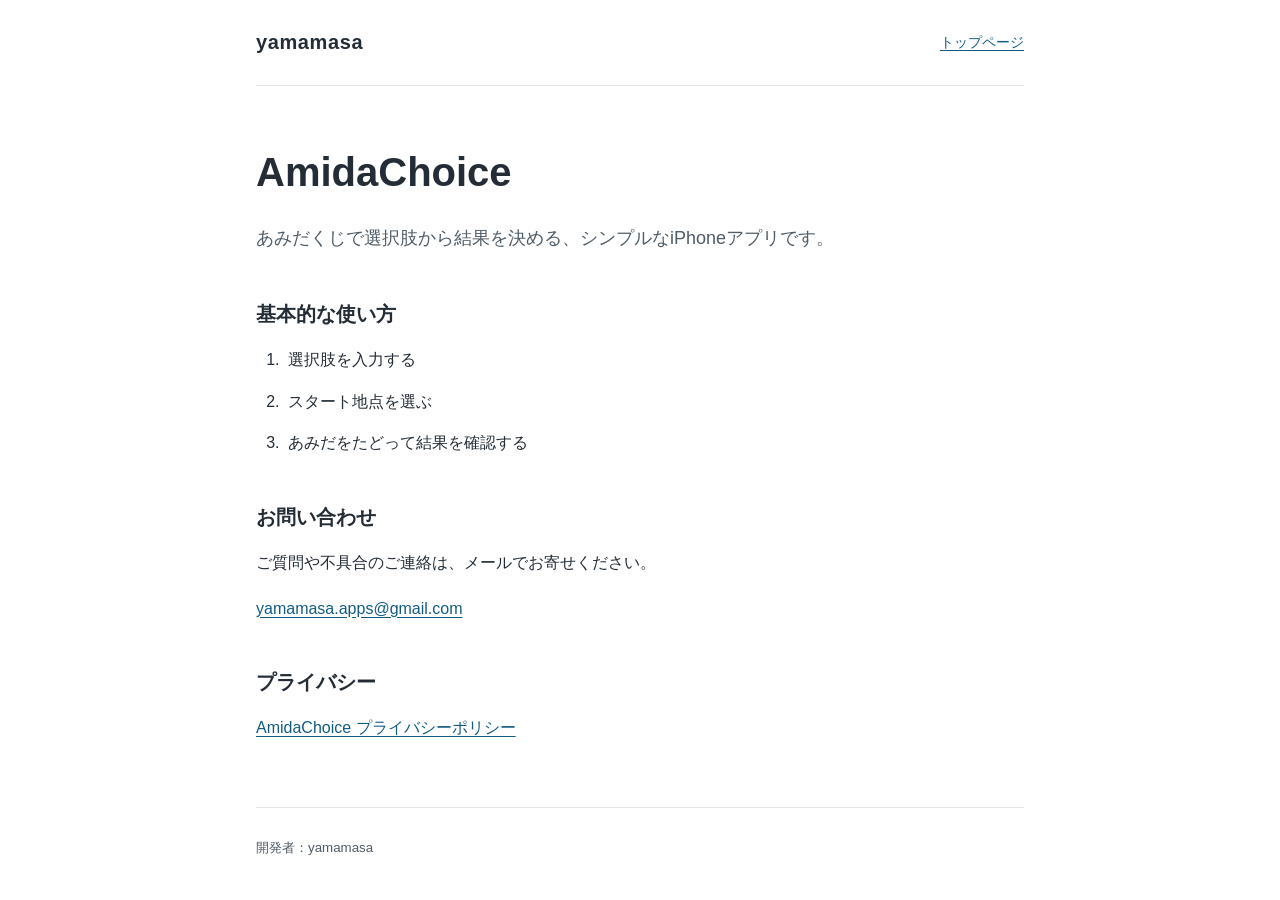
==== amidachoice/index.html @ 11e1b0a3 "feat: add yamamasa website and AmidaChoice support pages" ====
<!doctype html>
<html lang="ja">
<head>
  <meta charset="utf-8">
  <meta name="viewport" content="width=device-width, initial-scale=1">
  <title>AmidaChoice サポート｜yamamasa</title>
  <meta name="description" content="AmidaChoiceの基本的な使い方とお問い合わせ先。">
  <link rel="stylesheet" href="/assets/style.css">
</head>
<body>
  <a class="skip-link" href="#main">本文へ移動</a>
  <header class="site-header"><a class="site-name" href="/">yamamasa</a><nav aria-label="サイト内"><a href="/">トップページ</a></nav></header>
  <main id="main">
    <h1>AmidaChoice</h1>
    <p class="lead">あみだくじで選択肢から結果を決める、シンプルなiPhoneアプリです。</p>
    <section aria-labelledby="usage-title">
      <h2 id="usage-title">基本的な使い方</h2>
      <ol class="steps">
        <li>選択肢を入力する</li>
        <li>スタート地点を選ぶ</li>
        <li>あみだをたどって結果を確認する</li>
      </ol>
    </section>
    <!-- 公開後、この位置に正式なApp Storeリンクを追加します。 -->
    <section aria-labelledby="contact-title">
      <h2 id="contact-title">お問い合わせ</h2>
      <p>ご質問や不具合のご連絡は、メールでお寄せください。</p>
      <p><a href="mailto:yamamasa.apps@gmail.com">yamamasa.apps@gmail.com</a></p>
    </section>
    <section aria-labelledby="privacy-title">
      <h2 id="privacy-title">プライバシー</h2>
      <p><a href="/amidachoice/privacy/">AmidaChoice プライバシーポリシー</a></p>
    </section>
  </main>
  <footer><small>開発者：yamamasa</small></footer>
</body>
</html>
---- assets/style.css ----
* { box-sizing: border-box; }
html { color-scheme: light; }
body { margin: 0; background: #fff; color: #242d36; font-family: -apple-system, BlinkMacSystemFont, "Hiragino Kaku Gothic ProN", "Yu Gothic", sans-serif; font-size: 1rem; line-height: 1.85; overflow-wrap: anywhere; }
.site-header, main, footer { width: min(100% - 3rem, 48rem); margin-inline: auto; }
.site-header { display: flex; flex-wrap: wrap; align-items: center; justify-content: space-between; gap: .75rem 1.5rem; padding-block: 1.5rem; border-bottom: 1px solid #e1e6e9; }
.site-name { color: #242d36; font-size: 1.25rem; font-weight: 700; text-decoration: none; letter-spacing: .03em; }
nav { font-size: .9rem; }
main { padding-block: 3.5rem 4rem; }
h1, h2, h3 { line-height: 1.5; font-weight: 700; }
h1 { font-size: clamp(1.75rem, 5vw, 2.5rem); margin: 0 0 1.25rem; }
h2 { font-size: 1.25rem; margin: 0 0 1rem; }
h3 { font-size: 1.5rem; margin: 0 0 1rem; }
p { margin: 0 0 1rem; }
p:last-child { margin-bottom: 0; }
.lead { color: #505c66; font-size: 1.125rem; }
section { margin-top: 2.75rem; }
.app-card { padding: 1.75rem; border: 1px solid #dce3e6; border-radius: .75rem; }
a { color: #125c83; text-underline-offset: .2em; }
a:hover { text-decoration-thickness: .15em; }
a:focus-visible { outline: 3px solid #125c83; outline-offset: 5px; border-radius: 2px; }
.steps { padding-left: 1.75rem; margin: 0; }
.steps li { padding-left: .25rem; margin-bottom: .75rem; }
.updated, footer { color: #505c66; }
footer { padding-block: 1.5rem; border-top: 1px solid #e1e6e9; }
.skip-link { position: absolute; left: 1rem; top: -10rem; padding: .5rem 1rem; background: #fff; }
.skip-link:focus { top: 1rem; }
@media (max-width: 480px) {
  .site-header, main, footer { width: calc(100% - 2.5rem); }
  main { padding-block: 2.5rem 3rem; }
  .app-card { padding: 1.25rem; }
}
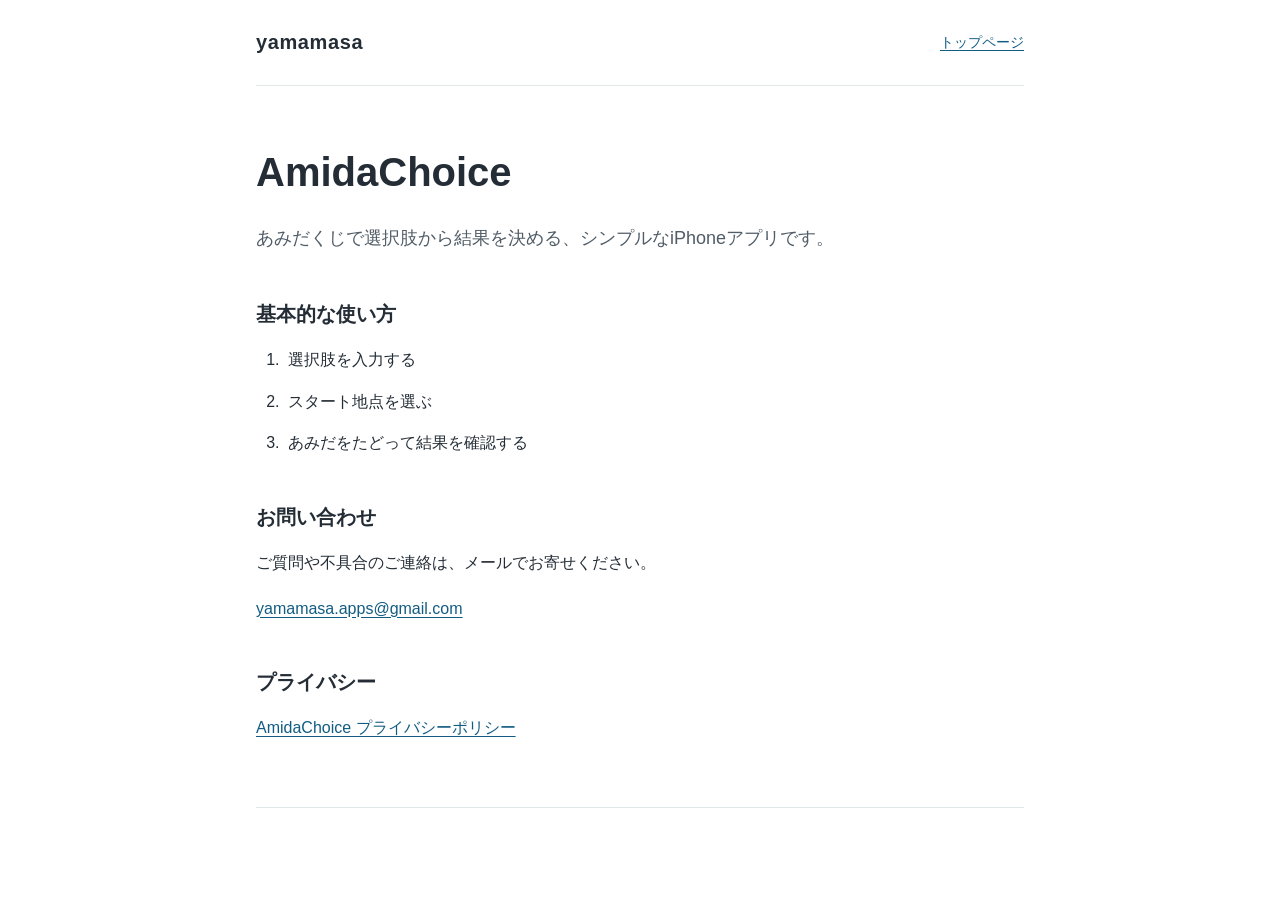
==== commit 89467236: "chore: remove developer label from site footers" ====
--- a/amidachoice/index.html
+++ b/amidachoice/index.html
@@ -32,6 +32,6 @@
       <p><a href="/amidachoice/privacy/">AmidaChoice プライバシーポリシー</a></p>
     </section>
   </main>
-  <footer><small>開発者：yamamasa</small></footer>
+  <footer><small></small></footer>
 </body>
 </html>
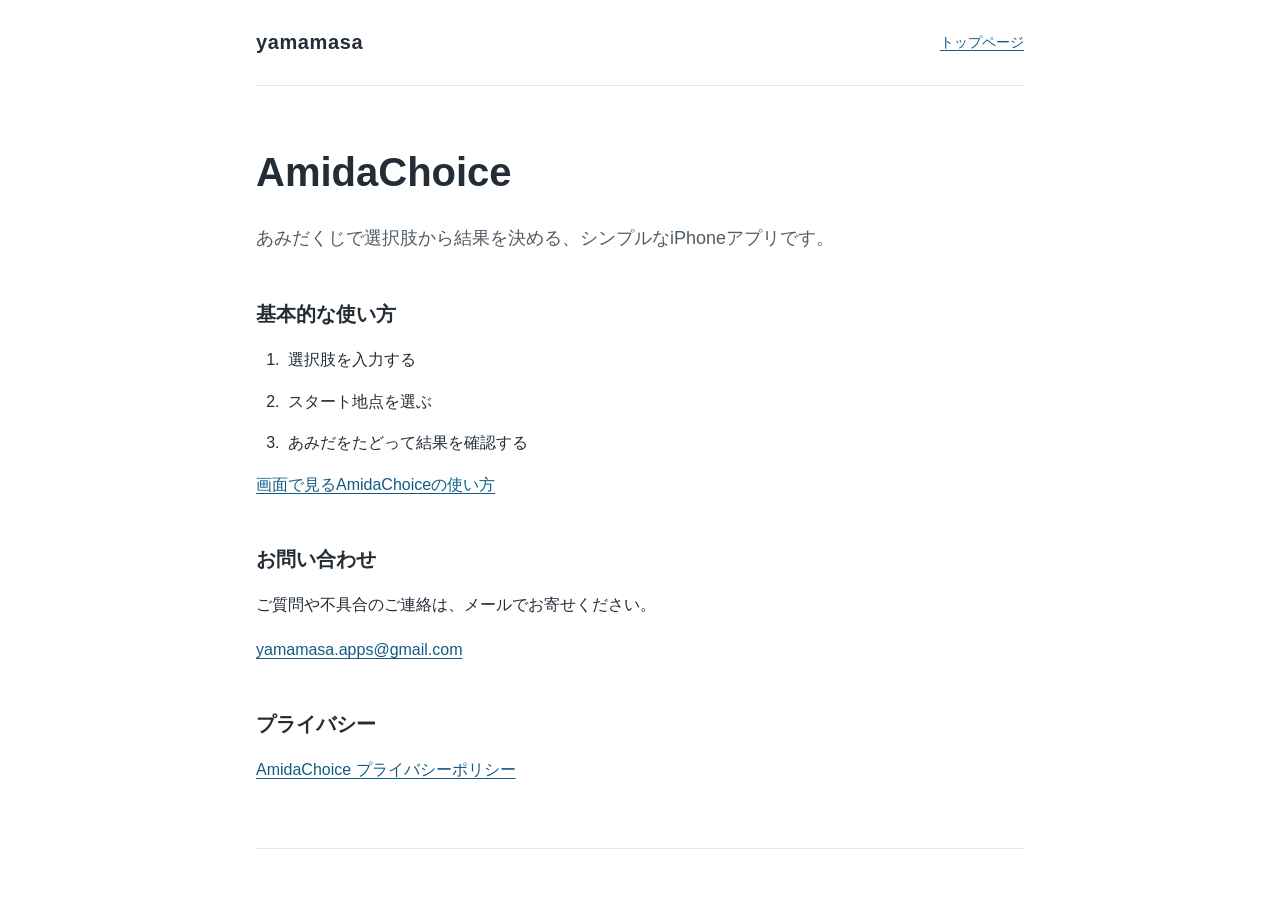
==== commit 42011f50: "docs: add AmidaChoice user guide" ====
--- a/amidachoice/index.html
+++ b/amidachoice/index.html
@@ -5,7 +5,7 @@
   <meta name="viewport" content="width=device-width, initial-scale=1">
   <title>AmidaChoice サポート｜yamamasa</title>
   <meta name="description" content="AmidaChoiceの基本的な使い方とお問い合わせ先。">
-  <link rel="stylesheet" href="/assets/style.css">
+  <link rel="stylesheet" href="../assets/style.css">
 </head>
 <body>
   <a class="skip-link" href="#main">本文へ移動</a>
@@ -20,6 +20,7 @@
         <li>スタート地点を選ぶ</li>
         <li>あみだをたどって結果を確認する</li>
       </ol>
+      <p><a href="guide/index.html">画面で見るAmidaChoiceの使い方</a></p>
     </section>
     <!-- 公開後、この位置に正式なApp Storeリンクを追加します。 -->
     <section aria-labelledby="contact-title">
--- a/assets/style.css
+++ b/assets/style.css
@@ -29,3 +29,14 @@
   main { padding-block: 2.5rem 3rem; }
   .app-card { padding: 1.25rem; }
 }
+
+/* 使い方ページ：画像を縦に並べ、実画像の縦横比を保ちます。 */
+.guide-steps { list-style: none; padding: 0; margin: 2.75rem 0; }
+.guide-step + .guide-step { margin-top: 3rem; }
+.guide-screen { width: min(100%, 22rem); margin: 1rem auto 0; }
+.guide-screen img { display: block; width: 100%; height: auto; }
+.guide-placeholder { min-height: 24rem; aspect-ratio: 9 / 19.5; display: flex; flex-direction: column; align-items: center; justify-content: center; gap: .5rem; padding: 1.25rem; border: 1px dashed #aab7c0; border-radius: .75rem; background: #f7f9fa; color: #505c66; text-align: center; }
+.guide-placeholder-label { font-size: .875rem; }
+.guide-settings { margin: 1.5rem 0; }
+.guide-settings dt { font-weight: 700; margin-top: 1.25rem; }
+.guide-settings dd { margin: .25rem 0 0; }
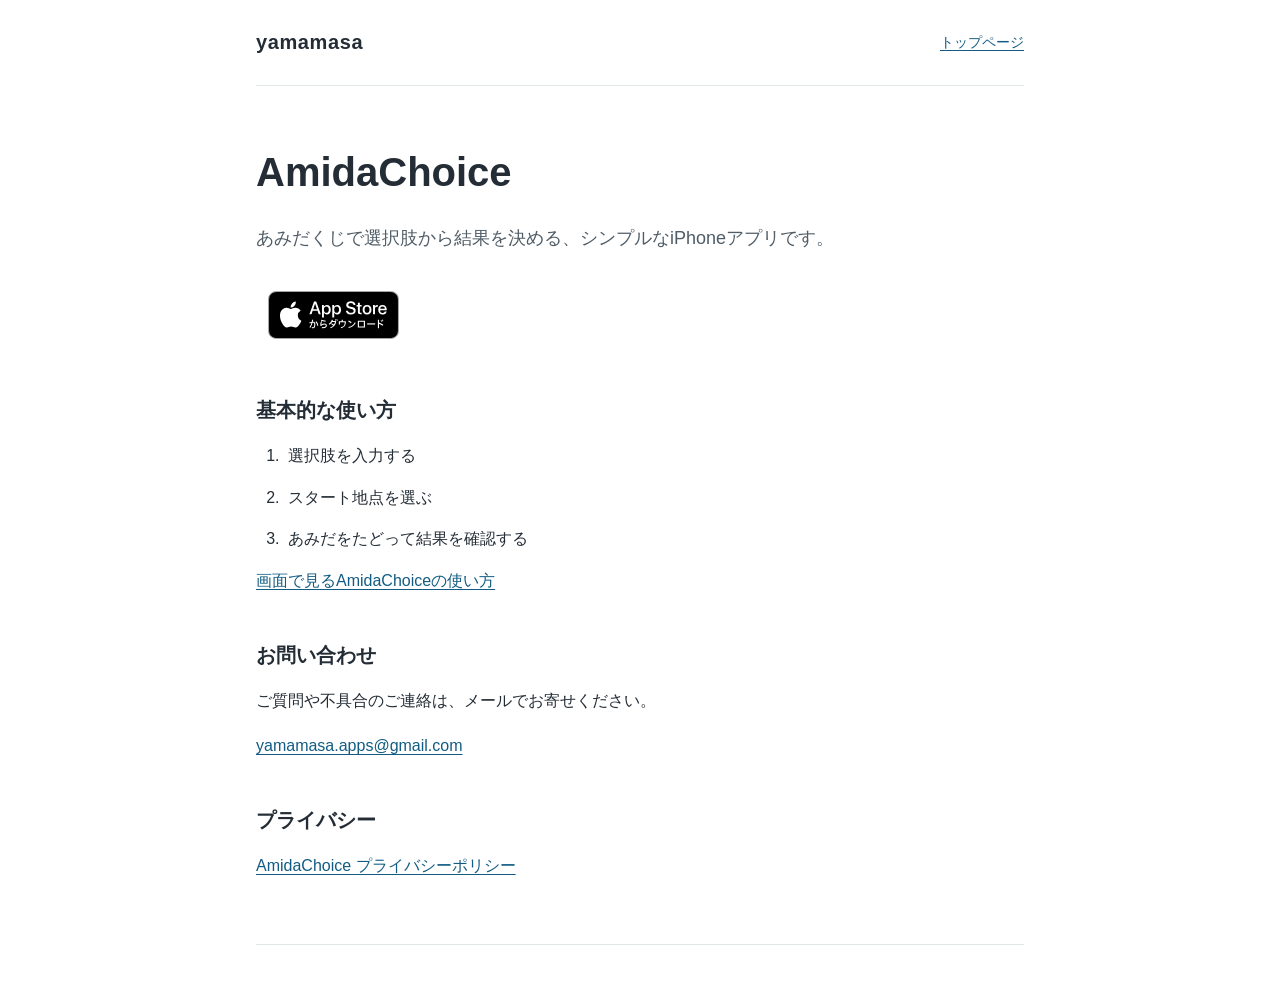
==== commit cf29848e: "feat: add App Store badge to AmidaChoice support page" ====
--- a/amidachoice/index.html
+++ b/amidachoice/index.html
@@ -13,6 +13,11 @@
   <main id="main">
     <h1>AmidaChoice</h1>
     <p class="lead">あみだくじで選択肢から結果を決める、シンプルなiPhoneアプリです。</p>
+    <p class="store-download">
+      <a class="app-store-link" href="https://apps.apple.com/jp/app/amidachoice/id6832179613">
+        <img src="../assets/app-store-badge-ja.svg" alt="AmidaChoiceをApp Storeからダウンロード" height="48">
+      </a>
+    </p>
     <section aria-labelledby="usage-title">
       <h2 id="usage-title">基本的な使い方</h2>
       <ol class="steps">
@@ -22,7 +27,6 @@
       </ol>
       <p><a href="guide/index.html">画面で見るAmidaChoiceの使い方</a></p>
     </section>
-    <!-- 公開後、この位置に正式なApp Storeリンクを追加します。 -->
     <section aria-labelledby="contact-title">
       <h2 id="contact-title">お問い合わせ</h2>
       <p>ご質問や不具合のご連絡は、メールでお寄せください。</p>
--- a/assets/style.css
+++ b/assets/style.css
@@ -40,3 +40,11 @@
 .guide-settings { margin: 1.5rem 0; }
 .guide-settings dt { font-weight: 700; margin-top: 1.25rem; }
 .guide-settings dd { margin: .25rem 0 0; }
+
+/* 使い方ページの全スクリーンショットに共通のフレーム。 */
+.guide-screen--framed { border: 6px solid #242424; border-radius: 32px; overflow: hidden; background: #242424; box-shadow: 0 4px 12px rgb(0 0 0 / 8%); }
+
+/* 公式App Storeバッジの縦横比と周囲の余白を保ちます。 */
+.store-download { margin: 1.5rem 0; padding: 12px; }
+.app-store-link { display: inline-block; vertical-align: top; }
+.app-store-link img { display: block; height: 48px; width: auto; }
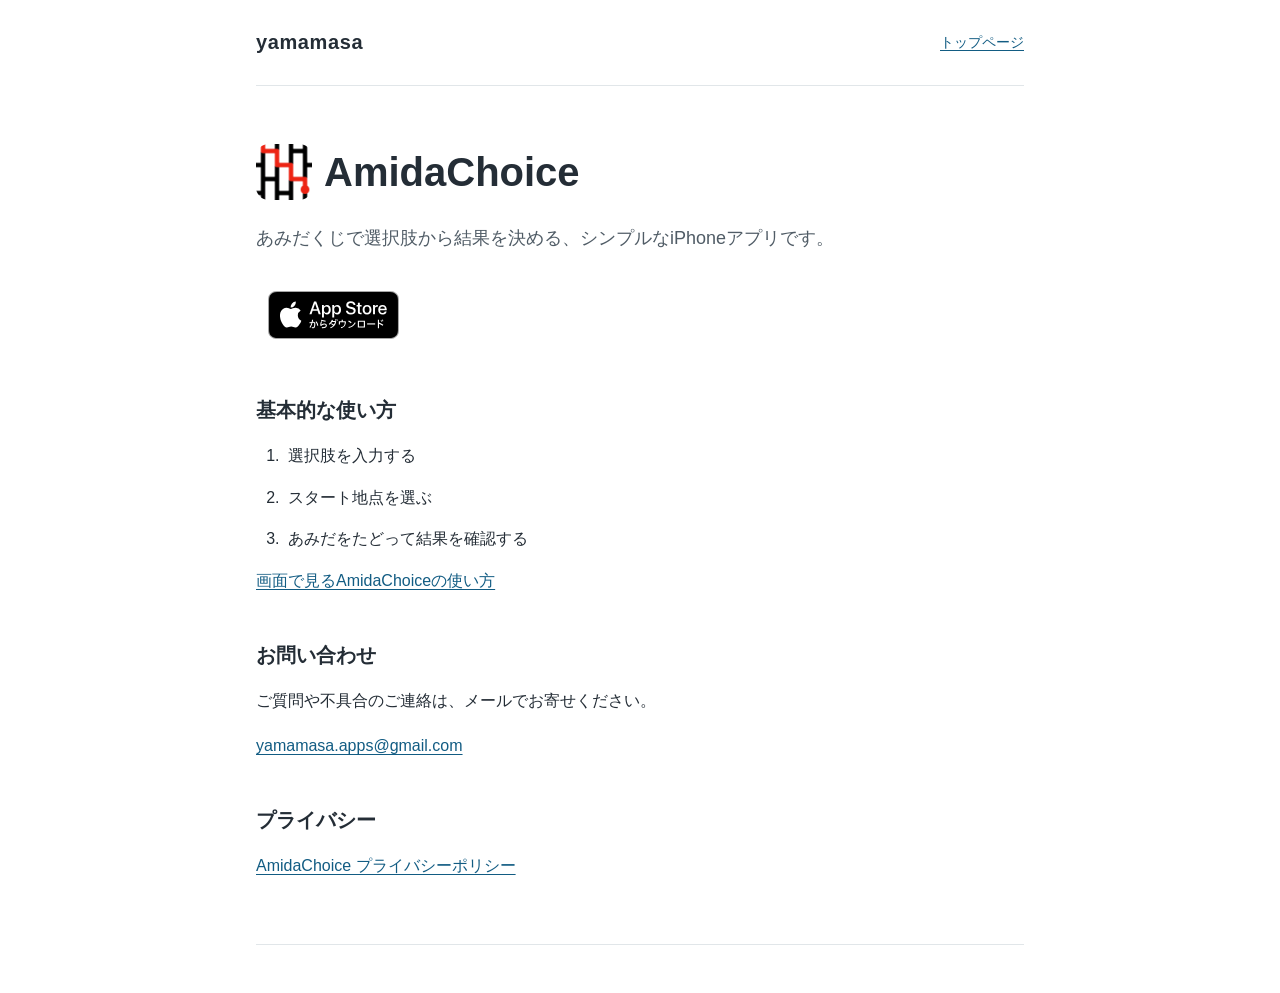
==== commit 1e58bd66: "feat: add AmidaChoice support page icon and favicon" ====
--- a/amidachoice/index.html
+++ b/amidachoice/index.html
@@ -5,13 +5,14 @@
   <meta name="viewport" content="width=device-width, initial-scale=1">
   <title>AmidaChoice サポート｜yamamasa</title>
   <meta name="description" content="AmidaChoiceの基本的な使い方とお問い合わせ先。">
+  <link rel="icon" type="image/png" href="../assets/amidachoice/app-icon.png">
   <link rel="stylesheet" href="../assets/style.css">
 </head>
 <body>
   <a class="skip-link" href="#main">本文へ移動</a>
   <header class="site-header"><a class="site-name" href="/">yamamasa</a><nav aria-label="サイト内"><a href="/">トップページ</a></nav></header>
   <main id="main">
-    <h1>AmidaChoice</h1>
+    <h1 class="app-heading"><img class="app-heading-icon" src="../assets/amidachoice/app-icon.png" alt="" width="56" height="56">AmidaChoice</h1>
     <p class="lead">あみだくじで選択肢から結果を決める、シンプルなiPhoneアプリです。</p>
     <p class="store-download">
       <a class="app-store-link" href="https://apps.apple.com/jp/app/amidachoice/id6832179613">
--- a/assets/style.css
+++ b/assets/style.css
@@ -48,3 +48,7 @@
 .store-download { margin: 1.5rem 0; padding: 12px; }
 .app-store-link { display: inline-block; vertical-align: top; }
 .app-store-link img { display: block; height: 48px; width: auto; }
+
+/* サポートページのアプリ名とアイコン。 */
+.app-heading { display: flex; align-items: center; gap: .75rem; }
+.app-heading-icon { display: block; flex: 0 0 auto; width: 3.5rem; height: 3.5rem; border-radius: .8rem; }
